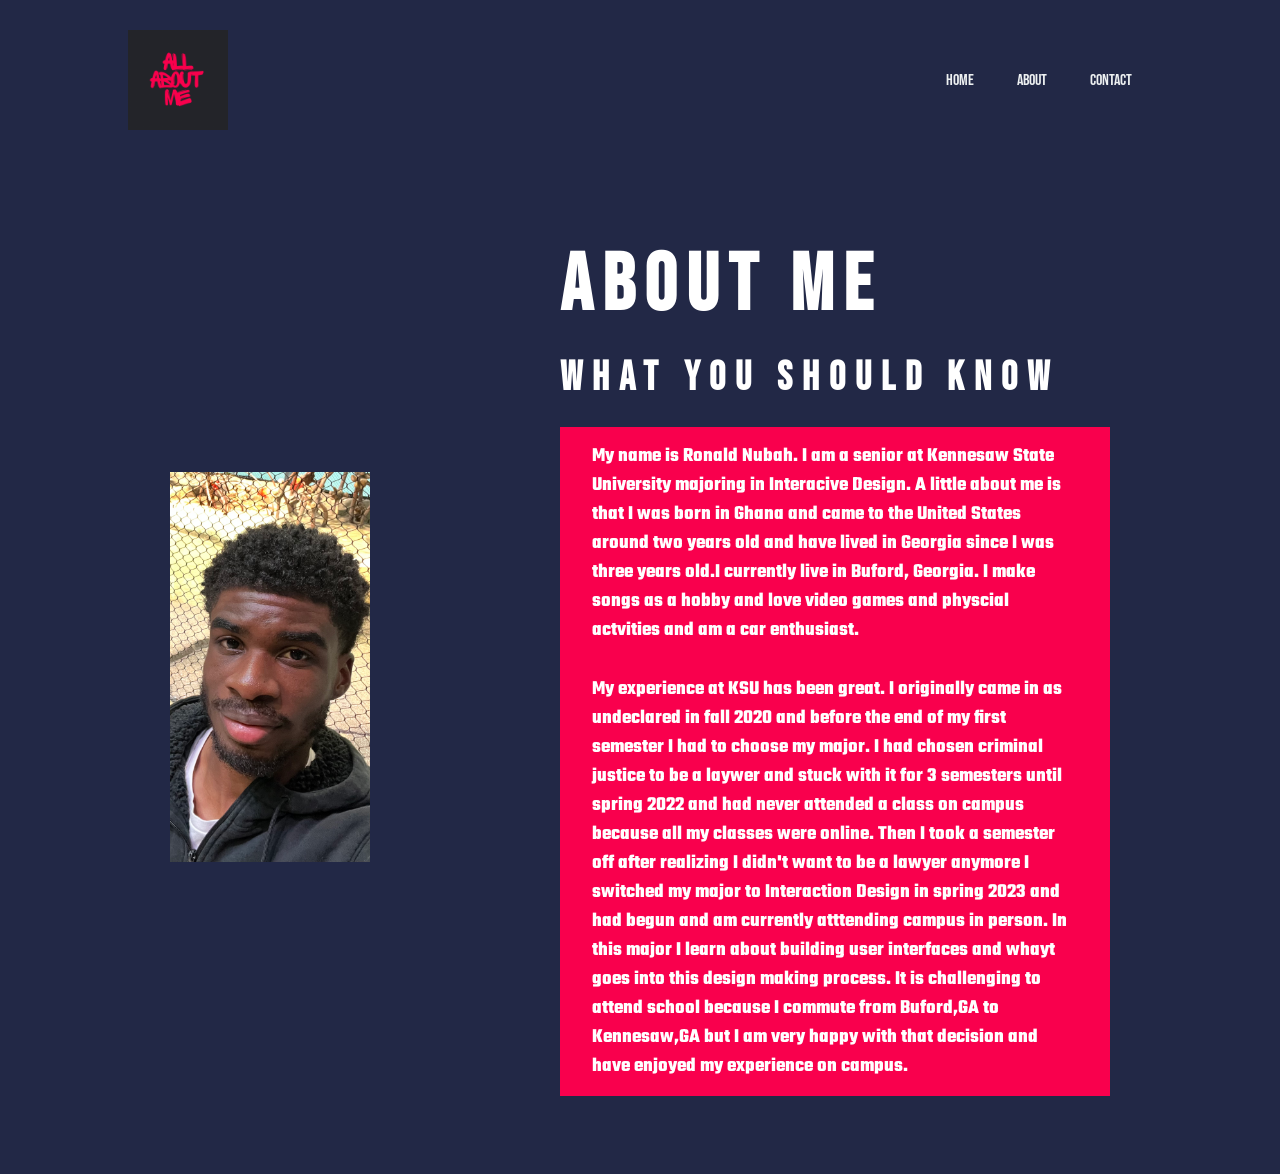
==== about.html @ 06d90380 "Add files via upload" ====
<!DOCTYPE html>
<html>
<head>
    <title>All About Me</title>
    <link rel="stylesheet" href="style.css">
</head>
<body>
    <header>
            <img class="logo" src="images/logo.PNG" alt="logo">
        <nav>
            <ul class="nav-items">
            <li><a href="home.html">Home</a></li>
            <li><a href="about.html">About</a></li>
            <li><a href="contact.html">Contact</a></li>
        </ul>
        </nav>
    </header>
    <section class="home">
        <div class="main"> 
            <img src="images/portrait.png">
            <div class="text-container">
                <h1>About Me</h1>
                <h5>What You Should Know</h5>
                <p> My name is Ronald Nubah. I am a senior at Kennesaw State University majoring in Interacive Design. A little about me is that I was born in Ghana and came to the United States around two years old and have lived in Georgia since I was three years old.I currently live in Buford, Georgia. I make songs as a hobby and love video games and physcial actvities and am a car enthusiast. </p>
                    <p>My experience at KSU has been great. 
                       I originally came in as undeclared in fall 2020 and before the end of my first semester I had to choose my major. I had chosen criminal justice to be a laywer and stuck with it for 3 semesters until spring 2022 and had never attended a class on campus because all my classes were online. Then I took a semester off after realizing I didn't want to be a lawyer anymore I switched my major to Interaction Design in spring 2023 and had begun and am currently atttending campus in person. In this major I learn about building user interfaces and whayt goes into this design making process. It is challenging to attend school because I commute from Buford,GA to Kennesaw,GA but I am very happy with that decision and have enjoyed my experience on campus. </p>
            </div>
        </div>
    </section>
    
</body>
</html>
---- style.css ----
@import url('https://fonts.googleapis.com/css2?family=Bebas+Neue&family=Fjalla+One&family=Satisfy&family=Yanone+Kaffeesatz:wght@200..700&display=swap');
@import url('https://fonts.googleapis.com/css2?family=Bebas+Neue&display=swap');
@import url('https://fonts.googleapis.com/css2?family=Bebas+Neue&family=Fjalla+One&family=Satisfy&family=Teko:wght@300..700&family=Yanone+Kaffeesatz:wght@200..700&display=swap');

* {
    box-sizing: border-box;
    margin: 0;
    padding: 0;
    background-color: #222846;
    font-family: "bebas neue";
}

li, a {
    font-family: "bebas neue", sans-serif;
    font-weight: 500;
    font-size: 16px;
    color: #edf0f1;
    text-decoration: none;
}

header {
    display: flex; 
    justify-content: flex-end;
    align-items: center;
    padding: 30px 10%;
}

.logo {
    cursor: pointer;
    margin-right: auto;
    height: auto;
    width: 100px;
}

.nav-items {
    list-style: none;
}

.nav-items li {
    display: inline-block;
    padding: 0px 20px;
}

.nav-items li a {
    transition: all 0.3s ease 0s;
}

.nav-items li a:hover {
    color: #f9004d;
}

.home {
    width: 100%;
    padding: 78px 0px;
}

.home img{
    height: auto;
    width: 200px;
}

.text-container {
    width: 550px;
}

.main {
    width: 1130px;
    max-width: 95%;
    margin: 0 auto;
    display: flex;
    align-items: center;
    justify-content: space-around;
}

.text-container h1 {
    color: white;
    font-size: 80px;
    text-transform: capitalize;
    margin-bottom: 20px;
    letter-spacing: 10px;
}

.text-container h5 {
    color: white;
    font-size: 40px;
    text-transform: capitalize;
    margin-bottom: 25px;
    letter-spacing: 10px;
}

.text-container p{
    background: #f9004d;
    color: white;
    text-decoration: none;
    border: 2px solid transparent;
    font-family: "teko", sans-serif;
    font-size: 20px;
    font-weight: bold;
    padding: 13px 30px;
}

.contact-container{
    min-height: 100vh;
    display: flex;
    justify-content: center;
    align-items: center;
}

.contact-container form{
    width: 670px;
    height: 400px;
    display: flex;
    justify-content: center;
    box-shadow: 20px 20px 50px rgba(0,0,0,0,5);
    border-radius: 15px;
    background: hsl(341, 100%, 55%, 0.2);
    backdrop-filter: blur(10px);
    flex-wrap: wrap;
}

.contact-container form h1{
    color: #fff;
    font-weight: 500;
    margin-top: 20px;
    width: 500px;
    text-align: center;
    background: hsl(341, 100%, 55%, 0.2);
}

.contact-container form input{
    width: 290px;
    height: 40px;
    padding-left: 10px;
    outline: none;
    border: none;
    font-family: "teko", sans-serif;
    font-size: 15px;
    margin-bottom: 10px;
    background: none;
    border-bottom: 2px solid #f9004d;
    color: #fff;
}

.contact-container form input::placeholder{
    color: #fff;
    font-family: "bebas neue";;
}

.contact-container form #lastname,
.contact-container form #phonenumber{
    margin-left: 20px;
}

.contact-container form h4{
    color: #fff;
    font-weight: 300;
    width: 600px;
    margin-top: 20px;
    background-color: hsl(341, 100%, 55%, 0.2);
}

.contact-container form textarea{
    background: none;
    border: none;
    border-bottom: 2px solid #f9004d;
    color: #fff;
    font-family: "teko", sans-serif;
    font-weight: 200;
    font-size: 20px;
    padding: 10px;
    outline: none;
    min-width: 600px;
    max-width: 600px;
    min-height: 80px;
    max-height: 80px;
}

textarea::-webkit-scrollbar{
    width: 1em;
}

textarea::-webkit-scrollbar-thumb{
    background-color: rgba(194,194,194,0.713);
}

.contact-container form #button{
    border: none;
    background: #f9004d;
    border-radius: 5px;
    margin-top: 20px;
    font-weight: 600;
    font-size: 20px;
    color: #fff;
    width: 100px;
    padding: 0;
    margin-right: 500px;
    margin-bottom: 30px;
    transition: 0.3s;
}

.contact-container form #button:hover{
    opacity: 0.5;
}
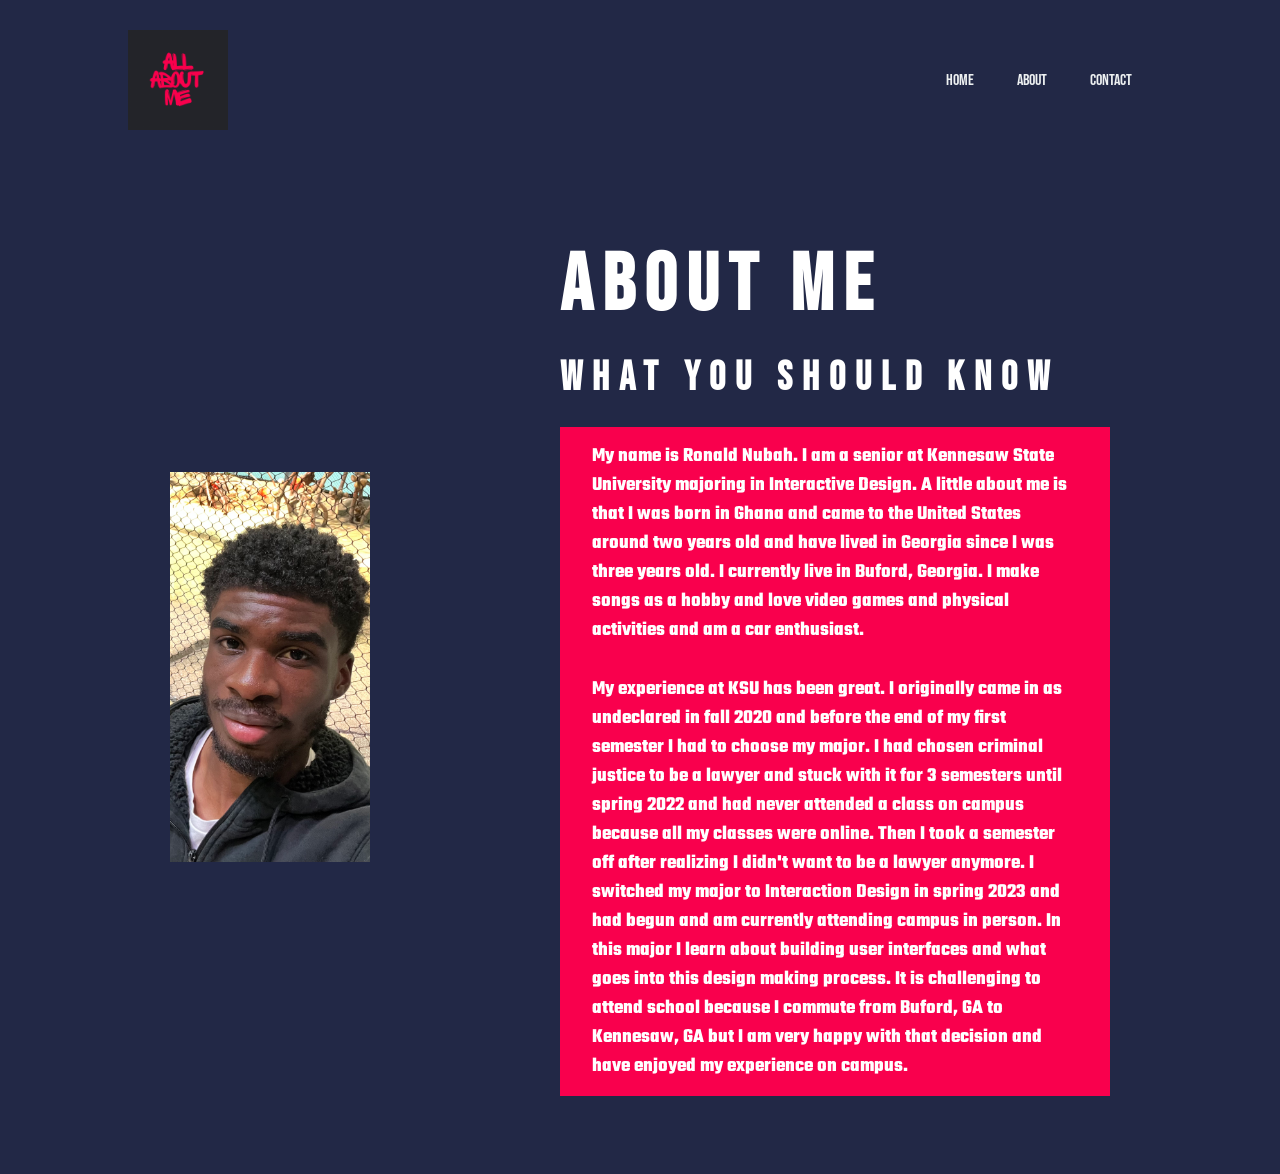
==== commit 0c4622cf: "Update about.html" ====
--- a/about.html
+++ b/about.html
@@ -21,12 +21,12 @@
             <div class="text-container">
                 <h1>About Me</h1>
                 <h5>What You Should Know</h5>
-                <p> My name is Ronald Nubah. I am a senior at Kennesaw State University majoring in Interacive Design. A little about me is that I was born in Ghana and came to the United States around two years old and have lived in Georgia since I was three years old.I currently live in Buford, Georgia. I make songs as a hobby and love video games and physcial actvities and am a car enthusiast. </p>
+                <p> My name is Ronald Nubah. I am a senior at Kennesaw State University majoring in Interactive Design. A little about me is that I was born in Ghana and came to the United States around two years old and have lived in Georgia since I was three years old. I currently live in Buford, Georgia. I make songs as a hobby and love video games and physical activities and am a car enthusiast. </p>
                     <p>My experience at KSU has been great. 
-                       I originally came in as undeclared in fall 2020 and before the end of my first semester I had to choose my major. I had chosen criminal justice to be a laywer and stuck with it for 3 semesters until spring 2022 and had never attended a class on campus because all my classes were online. Then I took a semester off after realizing I didn't want to be a lawyer anymore I switched my major to Interaction Design in spring 2023 and had begun and am currently atttending campus in person. In this major I learn about building user interfaces and whayt goes into this design making process. It is challenging to attend school because I commute from Buford,GA to Kennesaw,GA but I am very happy with that decision and have enjoyed my experience on campus. </p>
+                       I originally came in as undeclared in fall 2020 and before the end of my first semester I had to choose my major. I had chosen criminal justice to be a lawyer and stuck with it for 3 semesters until spring 2022 and had never attended a class on campus because all my classes were online. Then I took a semester off after realizing I didn't want to be a lawyer anymore. I switched my major to Interaction Design in spring 2023 and had begun and am currently attending campus in person. In this major I learn about building user interfaces and what goes into this design making process. It is challenging to attend school because I commute from Buford, GA to Kennesaw, GA but I am very happy with that decision and have enjoyed my experience on campus.</p>
             </div>
         </div>
     </section>
     
 </body>
-</html>+</html>
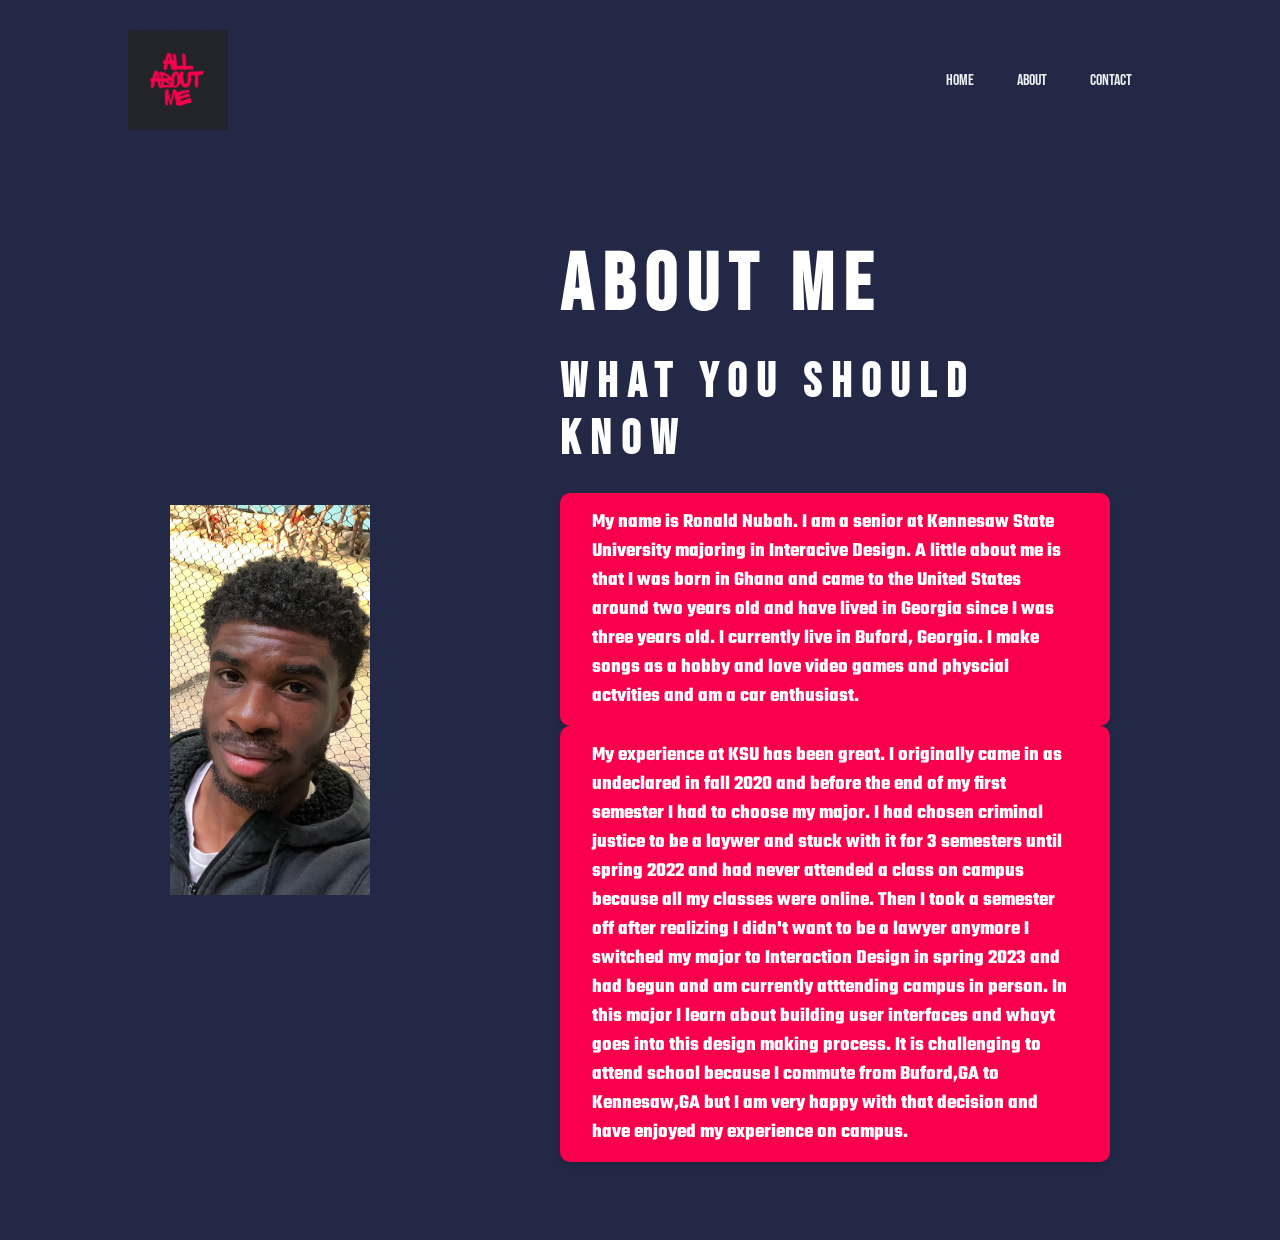
==== commit 39b26e2b: "initialize" ====
--- a/about.html
+++ b/about.html
@@ -9,7 +9,7 @@
             <img class="logo" src="images/logo.PNG" alt="logo">
         <nav>
             <ul class="nav-items">
-            <li><a href="home.html">Home</a></li>
+            <li><a href="index.html">Home</a></li>
             <li><a href="about.html">About</a></li>
             <li><a href="contact.html">Contact</a></li>
         </ul>
@@ -21,12 +21,19 @@
             <div class="text-container">
                 <h1>About Me</h1>
                 <h5>What You Should Know</h5>
-                <p> My name is Ronald Nubah. I am a senior at Kennesaw State University majoring in Interactive Design. A little about me is that I was born in Ghana and came to the United States around two years old and have lived in Georgia since I was three years old. I currently live in Buford, Georgia. I make songs as a hobby and love video games and physical activities and am a car enthusiast. </p>
+                <p> My name is Ronald Nubah. I am a senior at Kennesaw State University majoring in Interacive Design. 
+                    A little about me is that I was born in Ghana and came to the United States around two years old and have lived in Georgia since I was three years old. 
+                    I currently live in Buford, Georgia. 
+                    I make songs as a hobby and love video games and physcial actvities and am a car enthusiast. </p>
                     <p>My experience at KSU has been great. 
-                       I originally came in as undeclared in fall 2020 and before the end of my first semester I had to choose my major. I had chosen criminal justice to be a lawyer and stuck with it for 3 semesters until spring 2022 and had never attended a class on campus because all my classes were online. Then I took a semester off after realizing I didn't want to be a lawyer anymore. I switched my major to Interaction Design in spring 2023 and had begun and am currently attending campus in person. In this major I learn about building user interfaces and what goes into this design making process. It is challenging to attend school because I commute from Buford, GA to Kennesaw, GA but I am very happy with that decision and have enjoyed my experience on campus.</p>
+                       I originally came in as undeclared in fall 2020 and before the end of my first semester I had to choose my major. 
+                       I had chosen criminal justice to be a laywer and stuck with it for 3 semesters until spring 2022 and had never attended a class on campus because all my classes were online. 
+                       Then I took a semester off after realizing I didn't want to be a lawyer anymore I switched my major to Interaction Design in spring 2023 and had begun and am currently atttending campus in person. 
+                       In this major I learn about building user interfaces and whayt goes into this design making process. 
+                       It is challenging to attend school because I commute from Buford,GA to Kennesaw,GA but I am very happy with that decision and have enjoyed my experience on campus. </p>
             </div>
         </div>
     </section>
     
 </body>
-</html>
+</html>
--- a/style.css
+++ b/style.css
@@ -59,10 +59,12 @@
     width: 200px;
 }
 
+/* Text container styles */
 .text-container {
     width: 550px;
 }
 
+/* Main container styles */
 .main {
     width: 1130px;
     max-width: 95%;
@@ -72,132 +74,117 @@
     justify-content: space-around;
 }
 
-.text-container h1 {
+/* Header styles */
+.text-container h1, 
+.text-container h5 {
     color: white;
-    font-size: 80px;
     text-transform: capitalize;
-    margin-bottom: 20px;
     letter-spacing: 10px;
 }
 
-.text-container h5 {
-    color: white;
-    font-size: 40px;
-    text-transform: capitalize;
-    margin-bottom: 25px;
-    letter-spacing: 10px;
+.text-container h1 {
+    font-size: 5em; /* Equivalent to 80px */
+    margin-bottom: 20px;
 }
 
-.text-container p{
+.text-container h5 {
+    font-size: 3em; /* Equivalent to 40px */
+    margin-bottom: 25px;
+}
+
+/* Paragraph styles */
+.text-container p {
     background: #f9004d;
     color: white;
     text-decoration: none;
     border: 2px solid transparent;
     font-family: "teko", sans-serif;
-    font-size: 20px;
+    font-size: 1.25em; /* Equivalent to 20px */
     font-weight: bold;
     padding: 13px 30px;
+    border-radius: 10px; /* Add rounded corners */
+    box-shadow: 0 4px 6px rgba(0, 0, 0, 0.1); /* Add drop shadow */
 }
 
-.contact-container{
+.contact-container {
     min-height: 100vh;
     display: flex;
     justify-content: center;
     align-items: center;
+    background-color: #222846;
 }
 
-.contact-container form{
+.contact-container form {
     width: 670px;
-    height: 400px;
+    padding: 30px;
     display: flex;
-    justify-content: center;
-    box-shadow: 20px 20px 50px rgba(0,0,0,0,5);
+    flex-direction: column;
+    box-shadow: 0 0 20px rgba(0, 0, 0, 0.5);
     border-radius: 15px;
-    background: hsl(341, 100%, 55%, 0.2);
-    backdrop-filter: blur(10px);
-    flex-wrap: wrap;
+    background: #f9004d; /* Set contact form background color */
 }
 
-.contact-container form h1{
-    color: #fff;
+.contact-container form h1 {
+    color: #fff; /* Set text color */
     font-weight: 500;
-    margin-top: 20px;
-    width: 500px;
     text-align: center;
-    background: hsl(341, 100%, 55%, 0.2);
+    margin-bottom: 20px;
+    background: #f9004d; /* Match background color */
+    padding: 10px 0; /* Add padding for better spacing */
+    border-radius: 5px; /* Add border-radius for better appearance */
 }
 
-.contact-container form input{
-    width: 290px;
-    height: 40px;
-    padding-left: 10px;
-    outline: none;
+.contact-container form input,
+.contact-container form textarea {
+    font-family: "teko", sans-serif;
+    font-size:15px;
+    width: 100%;
+    padding: 10px;
+    margin-bottom: 20px;
     border: none;
-    font-family: "teko", sans-serif;
-    font-size: 15px;
-    margin-bottom: 10px;
-    background: none;
-    border-bottom: 2px solid #f9004d;
-    color: #fff;
+    border-radius: 5px;
+    background: #f9f9f9;
+    color: #000; /* Change text color */
+    border-bottom: 1px solid #ccc;
 }
 
-.contact-container form input::placeholder{
-    color: #fff;
-    font-family: "bebas neue";;
+.contact-container form textarea {
+    min-height: 100px;
+    resize: vertical;
+    background: #f9f9f9; /* Set textarea background color */
 }
 
-.contact-container form #lastname,
-.contact-container form #phonenumber{
-    margin-left: 20px;
+.contact-container form textarea::placeholder {
+    color: #000; /* Change placeholder text color */
+    opacity: 0.7; /* Adjust placeholder opacity */
+    padding: 10px; /* Add padding to placeholder */
 }
 
-.contact-container form h4{
-    color: #fff;
+.contact-container form h4 {
+    color: #fff; /* Set text color */
     font-weight: 300;
     width: 600px;
     margin-top: 20px;
-    background-color: hsl(341, 100%, 55%, 0.2);
+    background-color: #f9004d; /* Set background color for h4 */
+    padding: 10px; /* Add padding for better spacing */
+    text-align: center; /* Center align the text */
+    border-radius: 5px; /* Add border-radius for better appearance */
 }
 
-.contact-container form textarea{
-    background: none;
-    border: none;
-    border-bottom: 2px solid #f9004d;
+.contact-container form #button {
+    border: 2px solid #fff; /* Add visible border */
+    background: #f9004d; /* Set button background color */
+    border-radius: 5px;
+    font-weight: 600;
+    font-size: 15px; /* Decrease font size */
     color: #fff;
-    font-family: "teko", sans-serif;
-    font-weight: 200;
-    font-size: 20px;
-    padding: 10px;
-    outline: none;
-    min-width: 600px;
-    max-width: 600px;
-    min-height: 80px;
-    max-height: 80px;
+    padding: 6px 12px; /* Adjust padding for smaller size */
+    cursor: pointer;
+    transition: 0.3s;
+    max-width: 150px;
+    margin: 0 auto;
 }
 
-textarea::-webkit-scrollbar{
-    width: 1em;
+.contact-container form #button:hover {
+    background: #d6003f;
 }
-
-textarea::-webkit-scrollbar-thumb{
-    background-color: rgba(194,194,194,0.713);
-}
-
-.contact-container form #button{
-    border: none;
-    background: #f9004d;
-    border-radius: 5px;
-    margin-top: 20px;
-    font-weight: 600;
-    font-size: 20px;
-    color: #fff;
-    width: 100px;
-    padding: 0;
-    margin-right: 500px;
-    margin-bottom: 30px;
-    transition: 0.3s;
-}
-
-.contact-container form #button:hover{
-    opacity: 0.5;
-}
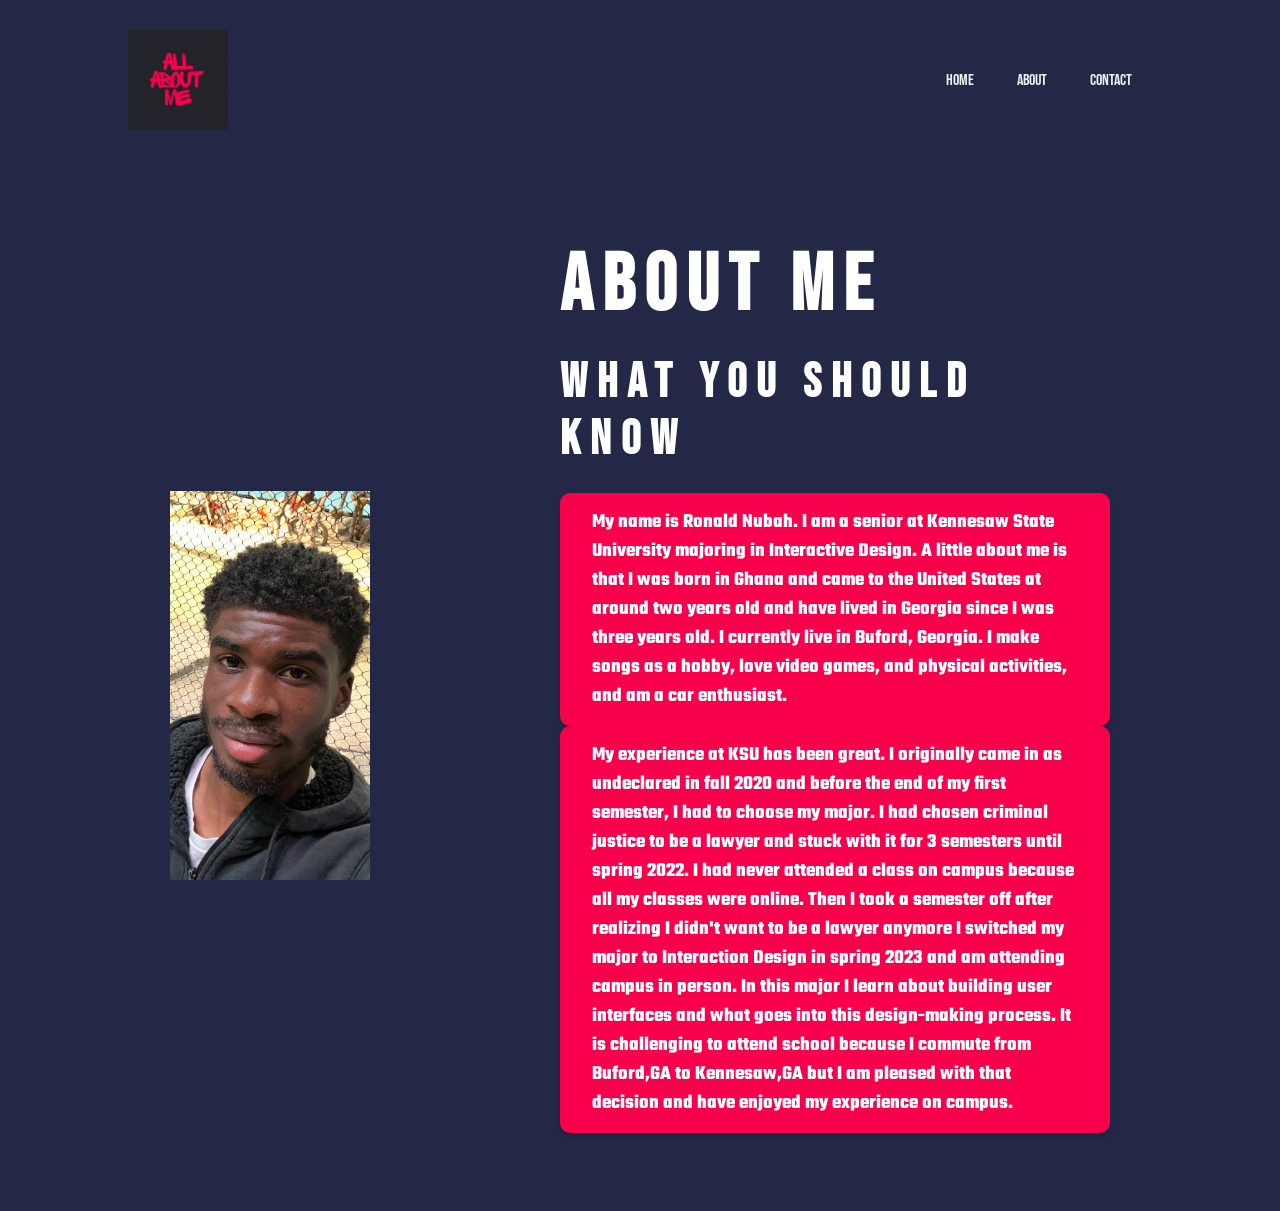
==== commit b4824522: "Update about.html" ====
--- a/about.html
+++ b/about.html
@@ -21,19 +21,19 @@
             <div class="text-container">
                 <h1>About Me</h1>
                 <h5>What You Should Know</h5>
-                <p> My name is Ronald Nubah. I am a senior at Kennesaw State University majoring in Interacive Design. 
-                    A little about me is that I was born in Ghana and came to the United States around two years old and have lived in Georgia since I was three years old. 
+                <p> My name is Ronald Nubah. I am a senior at Kennesaw State University majoring in Interactive Design. 
+                    A little about me is that I was born in Ghana and came to the United States at around two years old and have lived in Georgia since I was three years old. 
                     I currently live in Buford, Georgia. 
-                    I make songs as a hobby and love video games and physcial actvities and am a car enthusiast. </p>
+                    I make songs as a hobby, love video games, and physical activities, and am a car enthusiast. </p>
                     <p>My experience at KSU has been great. 
-                       I originally came in as undeclared in fall 2020 and before the end of my first semester I had to choose my major. 
-                       I had chosen criminal justice to be a laywer and stuck with it for 3 semesters until spring 2022 and had never attended a class on campus because all my classes were online. 
-                       Then I took a semester off after realizing I didn't want to be a lawyer anymore I switched my major to Interaction Design in spring 2023 and had begun and am currently atttending campus in person. 
-                       In this major I learn about building user interfaces and whayt goes into this design making process. 
-                       It is challenging to attend school because I commute from Buford,GA to Kennesaw,GA but I am very happy with that decision and have enjoyed my experience on campus. </p>
+                       I originally came in as undeclared in fall 2020 and before the end of my first semester, I had to choose my major. 
+                       I had chosen criminal justice to be a lawyer and stuck with it for 3 semesters until spring 2022. I had never attended a class on campus because all my classes were online. 
+                       Then I took a semester off after realizing I didn't want to be a lawyer anymore I switched my major to Interaction Design in spring 2023 and am attending campus in person. 
+                       In this major I learn about building user interfaces and what goes into this design-making process. 
+                       It is challenging to attend school because I commute from Buford,GA to Kennesaw,GA but I am pleased with that decision and have enjoyed my experience on campus. </p>
             </div>
         </div>
     </section>
     
 </body>
-</html>+</html>
--- a/style.css
+++ b/style.css
@@ -59,12 +59,12 @@
     width: 200px;
 }
 
-/* Text container styles */
+
 .text-container {
     width: 550px;
 }
 
-/* Main container styles */
+
 .main {
     width: 1130px;
     max-width: 95%;
@@ -74,7 +74,7 @@
     justify-content: space-around;
 }
 
-/* Header styles */
+
 .text-container h1, 
 .text-container h5 {
     color: white;
@@ -83,27 +83,27 @@
 }
 
 .text-container h1 {
-    font-size: 5em; /* Equivalent to 80px */
+    font-size: 5em;
     margin-bottom: 20px;
 }
 
 .text-container h5 {
-    font-size: 3em; /* Equivalent to 40px */
+    font-size: 3em; 
     margin-bottom: 25px;
 }
 
-/* Paragraph styles */
+
 .text-container p {
     background: #f9004d;
     color: white;
     text-decoration: none;
     border: 2px solid transparent;
     font-family: "teko", sans-serif;
-    font-size: 1.25em; /* Equivalent to 20px */
+    font-size: 1.25em; 
     font-weight: bold;
     padding: 13px 30px;
-    border-radius: 10px; /* Add rounded corners */
-    box-shadow: 0 4px 6px rgba(0, 0, 0, 0.1); /* Add drop shadow */
+    border-radius: 10px;
+    box-shadow: 0 4px 6px rgba(0, 0, 0, 0.1); 
 }
 
 .contact-container {
@@ -121,17 +121,17 @@
     flex-direction: column;
     box-shadow: 0 0 20px rgba(0, 0, 0, 0.5);
     border-radius: 15px;
-    background: #f9004d; /* Set contact form background color */
+    background: #f9004d; 
 }
 
 .contact-container form h1 {
-    color: #fff; /* Set text color */
+    color: #fff; 
     font-weight: 500;
     text-align: center;
     margin-bottom: 20px;
-    background: #f9004d; /* Match background color */
-    padding: 10px 0; /* Add padding for better spacing */
-    border-radius: 5px; /* Add border-radius for better appearance */
+    background: #f9004d; 
+    padding: 10px 0; 
+    border-radius: 5px; 
 }
 
 .contact-container form input,
@@ -144,41 +144,41 @@
     border: none;
     border-radius: 5px;
     background: #f9f9f9;
-    color: #000; /* Change text color */
+    color: #000; 
     border-bottom: 1px solid #ccc;
 }
 
 .contact-container form textarea {
     min-height: 100px;
     resize: vertical;
-    background: #f9f9f9; /* Set textarea background color */
+    background: #f9f9f9; 
 }
 
 .contact-container form textarea::placeholder {
-    color: #000; /* Change placeholder text color */
-    opacity: 0.7; /* Adjust placeholder opacity */
-    padding: 10px; /* Add padding to placeholder */
+    color: #000;
+    opacity: 0.7; 
+    padding: 10px; 
 }
 
 .contact-container form h4 {
-    color: #fff; /* Set text color */
+    color: #fff;
     font-weight: 300;
     width: 600px;
     margin-top: 20px;
-    background-color: #f9004d; /* Set background color for h4 */
-    padding: 10px; /* Add padding for better spacing */
-    text-align: center; /* Center align the text */
-    border-radius: 5px; /* Add border-radius for better appearance */
+    background-color: #f9004d;
+    padding: 10px; 
+    text-align: center; 
+    border-radius: 5px; 
 }
 
 .contact-container form #button {
-    border: 2px solid #fff; /* Add visible border */
-    background: #f9004d; /* Set button background color */
+    border: 2px solid #fff; 
+    background: #f9004d; 
     border-radius: 5px;
     font-weight: 600;
-    font-size: 15px; /* Decrease font size */
+    font-size: 15px; 
     color: #fff;
-    padding: 6px 12px; /* Adjust padding for smaller size */
+    padding: 6px 12px; 
     cursor: pointer;
     transition: 0.3s;
     max-width: 150px;
